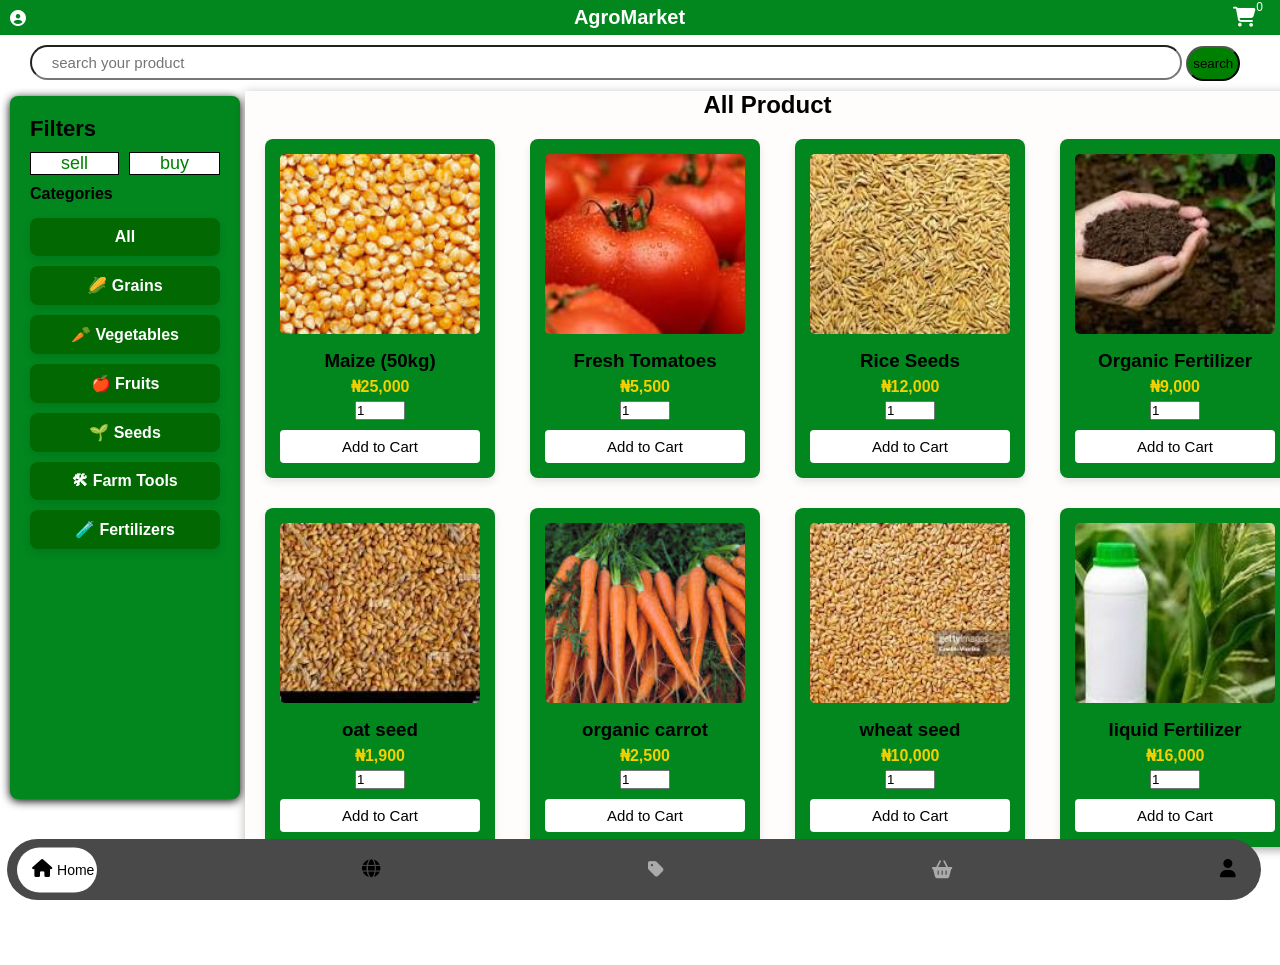
==== product.html @ 2d492e7d "commit7" ====
<!DOCTYPE html>
<html lang="en">
<head>
    <meta charset="UTF-8">
    <meta name="viewport" content="width=device-width, initial-scale=1.0">
    <title>AgroMarket
    </title>
    <link rel="stylesheet" href="style.css">
    <!-- FONT AWESOME FOR ICONS -->
<link rel="stylesheet" href="https://cdnjs.cloudflare.com/ajax/libs/font-awesome/6.5.0/css/all.min.css">
<!-- Icons -->
  <link href="https://cdnjs.cloudflare.com/ajax/libs/font-awesome/6.5.0/css/all.min.css" rel="stylesheet">
</head>
<body class="prod">
    <div class="hhhh">
        <i class="fa fa-user-circle" aria-hidden="true"></i>
    <div class="pro">
        <h4>AgroMarket</h4>
    </div>

    <div class="carts"><a href="javascript:void(0)">
        <i id="Cart" class="fa fa-shopping-cart" aria-hidden="true">
            <span class="cart-count" id="cartCount">0</span>
        </i>
    </a>
    </div>
    </div>
   
    <!-- CART
     <div class="cart" id="cart">
        <h2>your Cart</h2>
        <div class="cartItems"></div>
        <h3>Total: $<span id="total">0</span></h3>
        <button class="checkout-btn" onclick="checkout()">checkout</button>
     </div> -->

     <!-- OVERLAY -->
<div class="cart-overlay" id="cartOverlay"></div>

<!-- RIGHT SIDEBAR CART -->
<div class="cart-sidebar" id="cart">
    <div class="cart-header">
        <h2>Your Cart</h2>
        <i class="fa fa-times close-cart" id="closeCart"></i>
    </div>

    <div class="cartItems"></div>

    <div class="cart-footer">
        <h3>Total: ₦<span id="total">0</span></h3>
        <button class="checkout-btn" onclick="checkout()">Checkout</button>
    </div>
</div>



     <!-- MODAL -->
      <div class="modal" id="modal">
        <div class="modal-content">
            <h2>order successful</h2>
            <p>Thanks you for shopping at Agromarket</p>
            <button onclick="closeModal()">close</button>
        </div>
      </div>
    
    <section class="product" id="product">

        <div class="search">
            <div class="search">
        <input type="text" placeholder="search your product" id="search-butt">
        <button class="but">search</button>
        </div>
    
        </div>
<div class="main">

    <div class="sider">
       
    <h2 class="filter-title">Filters</h2>
        <!-- buy and sell -->
     <div class="sells">
        <div class="sell"><a href="">sell</a></div>
        <div class="sell"><a href="">buy</a></div>
    </div>

    <!-- Categories -->
    <div class="filter-section">
        <h3>Categories</h3>

         <!-- <div class="categories"> 
    </div>  -->
         <label class="checkbox">
            <div class="category">All</div>
        </label>

        <label class="checkbox">
            <div class="category">🌽 Grains</div>
        </label>

        <label class="checkbox">
           <div class="category">🥕 Vegetables</div>
        </label>

        <label class="checkbox">
            <div class="category">🍎 Fruits</div>
        </label>

        <label class="checkbox">
            <div class="category">🌱 Seeds</div>
        </label>

        <label class="checkbox">
            <div class="category">🛠 Farm Tools</div>
        </label>

        <label class="checkbox">
            <div class="category">🧪 Fertilizers</div>
        </label>
    </div>

   

    <!-- Price Range
    <div class="filter-section">
        <h3>Price Range</h3>

        <div class="price-values">
            <span class="price-box">$10</span>
            <span class="price-box">$200</span>
        </div>

        <input type="range" min="10" max="200" value="120" class="range-slider">

        <p class="reset">Reset</p>
    </div>
     -->
</div>

    
    <!-- PRODUCTS -->
    <div class="products">
        <h2>All Product</h2>

        <div class="product-grid">
            <div class="product1">
                <img src="images/maize.jpg">
                <h3>Maize (50kg)</h3>
                <p class="price">₦25,000<p>
                <input type="number" min="1" value="1" id="qty${p.id}">
                <button onclick="addToCart()" class="add">Add to Cart</button>
            </div>

            <div class="product1">
                <img src="images/tomatoes.jpg">
                <h3>Fresh Tomatoes</h3>
                <p class="price">₦5,500</p>
                <input type="number" min="1" value="1" id="qty${p.id}">
                <button onclick="addToCart()" class="add">Add to Cart</button>
            </div>

            <div class="product1">
                <img src="images/rice seed.jpg">
                <h3>Rice Seeds</h3>
                <p class="price">₦12,000</p>
                <input type="number" min="1" value="1" id="qty${p.id}">
                <button onclick="addToCart()" class="add">Add to Cart</button>
            </div>

            <div class="product1" id="extra">
                <img src="images/organic fertilizer.jpg">
                <h3>Organic Fertilizer</h3>
                <p class="price">₦9,000</p>
                <input type="number" min="1" value="1" id="qty${p.id}">
                <button onclick="addToCart()" class="add">Add to Cart</button>
            </div>
        </div>

        <div class="product-grid2">
            <div class="product1">
                <img src="images/oat seed.jpg">
                <h3>oat seed</h3>
                <p class="price">₦1,900</p>
                <input type="number" min="1" value="1" id="qty${p.id}">
                <button onclick="addToCart()" class="add">Add to Cart</button>
            </div>

            <div class="product1">
                <img src="images/organic carrot.jpg">
                <h3>organic carrot</h3>
                <p class="price">₦2,500</p>
                <input type="number" min="1" value="1" id="qty${p.id}">
                <button onclick="addToCart()" class="add">Add to Cart</button>
            </div>

            <div class="product1">
                <img src="images/wheat see.jpg">
                <h3>wheat seed</h3>
                <p class="price">₦10,000</p>
                <input type="number" min="1" value="1" id="qty${p.id}">
                <button onclick="addToCart()" class="add">Add to Cart</button>
            </div>

            <div class="product1" id="extra">
                <img src="images/liquid fertilizer.jpg">
                <h3>liquid Fertilizer</h3>
                <p class="price">₦16,000</p>
                <input type="number" min="1" value="1" id="qty${p.id}">
                <button onclick="addToCart()" class="add">Add to Cart</button>
            </div>
    </div>

</div>

</section>
<!-- <div class="order"><a href="">see more</a></div> -->

<!-- bottom navigation -->
<div class="tabs">
    <ul class="tab1">
        <li class="tab2"><a href=""><</a></li>
        <li class="tab2"><a href="">1</a></li>
        <li class="tab2"><a href="">2</a></li>
        <li class="tab2"><a href="">3</a></li>
        <li class="tab2"><a href="">Next</a></li>
        <li class="tab2"><a href="">></a></li>
    </ul>
</div>
<br>

<!-- bottom navbar -->
 <div class="bottom">

<div class="nav-container">
  <div class="nav222">
    
    <div class="nav-item active"><a href="product.html">
      <i class="fa fa-home"></i>
      <span>Home</span></a>
    </div>

    <div class="nav-item">
        <a href="chat.html">
      <i class="fa fa-globe"></i>
      <span>chat</span></a>
    </div>

    <div class="nav-item">
      <i class="fa fa-tag"></i>
      <span>Offers</span>
    </div>

    <div class="nav-item">
      <i class="fa fa-shopping-basket"></i>
      <span>Cart</span>
    </div>

    <div class="nav-item"><a href="sign.html">
      <i class="fa fa-user"></i>
      <span>Profile</span></a>
    </div>

    <!-- Sliding pill -->
    <div class="indicator"></div>

  </div>
</div>

</div>


<!-- <footer>
    © 2026 AgroMart — Empowering Farmers & Buyers
</footer> -->



<script src="agro.js"></script>
</body>
</html>
---- style.css ----
@import "tailwindcss";

/* ===== RESET ===== */
*{
    margin:0;
    padding:0;
    box-sizing:border-box;
    font-family: Arial, Helvetica, sans-serif;
}

body{
    overflow-x: hidden;
}

/* ===== HERO SECTION ===== */
.hero{
    position:relative;
    height:100vh;
    background:linear-gradient(rgba(0,0,0,0.4), rgba(0,0,0,0.4)),
    url('images/field.jpg') no-repeat center center/cover;
    color:white;
}

/* ===== NAVBAR ===== */
nav{
    position:absolute;
    top:0;
    width:100%;
    display:flex;
    justify-content:space-between;
    align-items:center;
    padding:20px 60px;
    background:rgba(255,255,255,0.2);
    backdrop-filter: blur(6px);
}

.logo{
    font-size:22px;
    font-weight:bold;
    color:#1b5e20;
}

nav ul{
    list-style:none;
    display:flex;
    gap:30px;
}

nav ul li a{
    text-decoration:none;
    color:white;
    display:flex;
    font-weight:600;
    font-size:14px;
    letter-spacing:1px;
}

.nav1:hover{
    color: green;
    font-size: 15px;
}

.nav-right{
    display:flex;
    align-items:center;
    gap:20px;
    font-size:14px;
}

.nav-right i{
    font-size:18px;
    cursor:pointer;
}

.kkk{
    border: 1px solid;
    padding: 5px;
    border-radius: 10px;
    color: white;
    text-decoration: none;
    font-weight: 600;
    font-size: 15px;
    transition:0.2s ease-in;
    background-color: green;
}

.number{
    font-size: 17px;
    color: green;
}

/* .hidden{
    display: grid;
    grid-template-columns: auto auto;
    gap: 35px;
}
.Sign a{
    color: red;
    background-color: green;
    cursor: pointer;
}

.Sign a:hover{
    background-color: white;
    color: green;
} */

/* .kkk:hover{
    color: #02861e;
} */


/* ===== HERO CONTENT ===== */
.hero-content{
    position:absolute;
    top:50%;
    left:50%;
    transform:translate(-50%,-50%);
    text-align:center;
    width:90%;
}

.hero-content .small-title{
    font-size:14px;
    letter-spacing:3px;
    margin-bottom:20px;
    position:relative;
}

.hero-content .small-title:before,
.hero-content .small-title:after{
    content:'';
    width:40px;
    height:2px;
    background:white;
    display:inline-block;
    margin:0 10px;
    vertical-align:middle;
}

.hero-content h1{
    font-size:48px;
    line-height:1.3;
    font-weight:bold;
}

.hero-content button{
    margin-top:25px;
    padding:12px 28px;
    border:none;
    background:#6cae75;
    color:white;
    font-size:16px;
    border-radius:6px;
    cursor:pointer;
}

/* ===== FEATURE BAR ===== */
.features{
    position:absolute;
    bottom:0;
    width:100%;
    background:rgba(0,0,0,0.6);
    display:grid;
    grid-template-columns:repeat(4,1fr);
    color:white;
}

.feature-box{
    display:flex;
    align-items:center;
    gap:15px;
    padding:20px;
    border-right:1px solid rgba(255,255,255,0.2);
}

.feature-box:last-child{
    border:none;
}

.feature-box i{
    font-size:28px;
}

.feature-box h4{
    font-size:14px;
}

.feature-box p{
    font-size:12px;
    opacity:0.8;
}

/*log in page*/
.body1{
    display: flex;
    justify-content: center;
    align-items: center;
    min-height: 100vh;
    background: url(images/food.jpeg) no-repeat;
    background-size: cover;
    background-position: center;
}

.wrapper{
    position: relative;
    width: 500px;
    height: 540px;
    background: hsla(0, 87%, 36%, 0.144);
    border: 2px solid rgba(255, 255, 255, 0.5);
    border-radius: 20px;
    backdrop-filter: blur(20px);
    box-shadow: 0 0 30px rgba(0, 0, 0, .5);
    display: flex;
    justify-content: center;
    align-items: center;
    overflow: hidden;
    /*transform: scale(0);*/
    transition: transform .5s ease,height .2s ease;
}

.prapper{
    position: relative;
    width: 500px;
    height: 540px;
    background: hsla(0, 87%, 36%, 0.144);
    border: 2px solid rgba(255, 255, 255, 0.5);
    border-radius: 20px;
    backdrop-filter: blur(20px);
    box-shadow: 0 0 30px rgba(0, 0, 0, .5);
    display: flex;
    justify-content: center;
    align-items: center;
}

a{
    color: green;
}

a:hover{
    color: white;
}

/*.wrapper.active-popup{
    transform: scale(1);
}*/

.wrapper.active {
    height: 620px;
}

.wrapper .form-box{
    width: 100%;
    padding: 80px;
}


.wrapper.active .form-box.login{
    transition: transform .18s ease;
    transform: translateX(0);
}

.wrapper.active .form-box.login{
    transition: none;
    transform: translateX(-500px);
}

.wrapper.active .form-box.register{
    transition: none;
    transform: translateX(500px);
}

.wrapper.active .form-box.register{
    transition: transform .18s ease;
    transform: translateX(0);
}

.wrapper .form-box.register{
    position: absolute;
    transition: none;
    transform: translateX(500px);
}

.form-box h2 {
    font-size: 3em;
    color: #162938;
    text-align: center;
}

.input-box{
    position: relative;
    width: 100%;
    height: 50px;
    border-bottom: 2px solid #162938;
    margin: 30px 0;
}

.input-box label {
    position: absolute;
    top: 50%;
    left: 5px;
    transform: translateY(-50%);
    font-size: 1em;
    color: #162938;
    font-weight: 500;
    pointer-events: none;
    transition: 0.5s;
}

.input-box input:focus~label,
.input-box input:valid~label{
    top: -10px;
}

.input-box input {
    width: 100%;
    height: 100%;
    background: transparent;
    border: none;
    outline: none;
    font-size: 1em;
    color: #162938;
    font-weight: 600;
    padding: 0 35px 0 5px;
}

.input-box .icon {
    position: absolute;
    right: 8px;
    font-size: 1.2em;
    color: #162938;
    line-height: 57px;
}

.remeber-forget{
    font-size: 0.9em;
    color: #162938;
    font-weight: 500;
    margin: -15px 0 15px;
    display: flex;
    justify-content: space-between;
    font-size: 20px;
}

.remeber-forget label input {
    accent-color: #162938;
    margin-right: 3px;
}

.remeber-forget a{
    color: #e4e6e7;
    font-size: 20px;
}

.remeber-forget a:hover{
    text-decoration: underline;
    color: green;
}

.btnn{
    width: 100%;
    height: 45px;
    background: rgb(46, 153, 46);
    border: none;
    outline: none;
    border-radius: 6px;
    cursor: pointer;
    font-size: 1em;
    color: rgb(224, 235, 226);
    font-weight: 500;
}

.login-register{
    font-size: .9em;
    color: #162938;
    text-align: center;
    font-weight: 500;
    font-size: 20px;
    margin: 25px 0 10px;
}

.login-register p a{
    color: #ffffff;
    font-weight: 500;
}

.login-register p a:hover{
    text-decoration: underline;
    color: green;
}


/* shop button */

.shop-btn{
    padding:14px 35px;
    border:none;
    border-radius:30px;
    background:#43a047;
    color:white;
    font-size:16px;
    cursor:pointer;

    animation: pulse 2s infinite;
    transition:0.3s ease;
}
.shop-btn .shop{
    text-decoration: none;
    color: black;
    font-size: 17px;
}

.shop-btn:hover{
    transform:scale(1.1);
    background:#66bb6a;
}

/* ================= ANIMATIONS ================= */

@keyframes slideDown{
    from{
        transform:translateY(-100%);
        opacity:0;
    }
    to{
        transform:translateY(0);
        opacity:1;
    }
}

@keyframes fadeUp{
    from{
        opacity:0;
        transform:translateY(50px);
    }
    to{
        opacity:1;
        transform:translateY(0);
    }
}

@keyframes pulse{
    0%{
        box-shadow:0 0 0 0 rgba(76,175,80,0.7);
    }
    70%{
        box-shadow:0 0 0 25px rgba(76,175,80,0);
    }
    100%{
        box-shadow:0 0 0 0 rgba(76,175,80,0);
    }
}

/* ===== MAIN ===== */
.main{
    padding:10px;
    display: grid;
    grid-template-columns: auto auto;
}

/* ===== CATEGORIES ===== */
/* .categories{
    display: flex;
    grid-template-columns:repeat(auto-fit, minmax(180px,1fr));
    gap:20px;
    margin-bottom:40px;
   
} */



.category{
    background:rgb(2, 105, 2);
    padding:10px;
    text-align:center;
    border-radius:8px;
    box-shadow:0 4px 8px rgba(0,0,0,0.1);
    font-weight:bold;
    color: white;
    transition:0.2s ease-in;
    transition: 0.3s ease-out;
    cursor: pointer;
    margin-bottom: 10px;
}

.category:hover{
    background:#e8f5e9;
    color: green;
}


/* ===== FOOTER ===== */
footer{
    background-color: #02861e;
    /* background-image: url(field2.jpg);
    background-position: center;
    background-size: cover;
    background-repeat: no-repeat; */
    color:#fff;
    text-align:center;
    padding:20px;
    margin-top:00px;
}

/* search bar */
.search{
    align-items: center;
    text-align: center;
    margin-top: 10px;
}

#search-butt{
    height: 35px;
    width: 90%;
    padding-left: 20px;
    font-size: 15px;
    border-radius: 20px;
}

.but{
    height: 35px;
    margin-right: 10px;
    padding: 5px;
    background-color: green;
    border-radius: 20px;

}


/* sidebar dipslay  */
.sidebar{
    position: fixed;
    top: 0;
    right: 0;
    height: 100vh;
    width: 250px;
    z-index: 999;
    background-color: rgb(247, 250, 246);
    box-shadow: -10px 0 10px rgba(0, 0, 0, 0.13);
    backdrop-filter: blur(10px);
    flex-direction: column;
    align-items: flex-start;
    justify-content: flex-start;
    display: none;
}

.side{
    list-style: none;
}

#icon{
    height: auto;
    font-size: 25px;
    color: black;
}

.sidebar li{
    width: 100%;
    height: 10px;
}

.sidebar a{
    font-size: 15px;
    width: 100%;
    height: 16px;
    color: white;
    background-color: green;
    padding-left: 10px;
}

.cancel{
    font-size: 25px;
    margin-top: 10px;
}

.sss{
    padding-left: 20px;
    display: grid;
    grid-template-columns: auto auto;
    gap: 29px;
    width: 100%;
    margin-bottom: 10px;
    margin-top: 10px;
}

.sig a{
    text-decoration: none;
    color: white;
    text-align: center;
    padding: 10px;
    border: 2px solid white;
    background-color: green;
    border-radius: 20px;
    cursor: pointer;
}

/* =======product page section====== */ 
.prod{
    padding: none;
    margin: none;
}

.hhhh{
     display: flex;
    justify-content: space-between;
    background-color: #02861e;
     color: white;
     align-items: center;
     text-align: center;
     height: 35px;    
}

.hhhh i{
    padding-left: 10px;
}

.pro{
    background-color: #02861e;
    color: white;
    display: grid;
    grid-template-columns: auto auto;
    text-align: center;
}

.pro h4{
    padding-top: 0px;
    text-align: center;
    font-size: 20px;
    margin-left: 10px;

}


.carts{
    margin-right: 10px;
    font-size: 20px;
    cursor: pointer;
    margin-right: 24px;
}

.carts a{
    color: white;
}

.cart-count{
    position: absolute;
    top: -2px;
    right: -10px;
    margin-right: 20px;
    padding: 3px 7px;
    border-radius: 50%;
    font-size: 12px;
    font-weight: 100;
}

.sider {
    margin-top: 5px;
    width: 230px;
    background: #02861e;
    padding: 20px;
    border-radius: 8px;
    box-shadow: 0 2px 10px rgb(0, 0, 0);
    max-height: 93%;
}


/* cart2 */
/* .cart{
    position: fixed;
    top: 0;
    left: 0;
    right:-400px;
    width: 350px;
    height: 100%;
    background: white;
    padding: 20px;
    box-shadow: -5px 0 20px rgba(0,0,0,0.2);
    transition: 0.4s;
    overflow-y: auto;
}

.cart.active{
    right: 0;
}

.cartItems{
    display: flex;
    justify-content: space-between;
    margin-bottom: 10px;
}

.checkout-btn{
    background: #2e7d32;
    color: white;
    padding: 10px;
    width: 100%;
    border: none;
    margin-top: 15px;
} */

/* OVERLAY */
.cart-overlay {
    position: fixed;
    top: 0;
    left: 0;
    width: 100%;
    height: 100%;
    background: rgba(0,0,0,0.5);
    opacity: 0;
    visibility: hidden;
    transition: 0.3s;
    z-index: 999;
}

/* SIDEBAR */
.cart-sidebar {
    position: fixed;
    top: 0;
    right: -400px;
    width: 350px;
    height: 100%;
    background: #fff;
    box-shadow: -5px 0 15px rgba(0,0,0,0.3);
    transition: right 0.4s ease;
    z-index: 1000;
    /* display: flex;
    flex-direction: column; */
}


/* ACTIVE STATE */
.cart-sidebar.active {
    right: 0;
}

.cart-overlay.active {
    opacity: 1;
    visibility: visible;
}

/* HEADER */
.cart-header {
    display: flex;
    justify-content: space-between;
    align-items: center;
    padding: 15px;
    background: #2e7d32;
    color: white;
}

.close-cart {
    cursor: pointer;
    font-size: 20px;
}

/* CART ITEMS */
.cartItems {
    flex: 1;
    padding: 15px;
    overflow-y: auto;
}

.cart-item {
    display: flex;
    justify-content: space-between;
    margin-bottom: 10px;
    border-bottom: 1px solid #ddd;
    padding-bottom: 8px;
}

.cart-footer {
    padding: 15px;
    border-top: 1px solid #ddd;
}

.checkout-btn {
    width: 100%;
    padding: 10px;
    background: #2e7d32;
    color: white;
    border: none;
    cursor: pointer;
}


/* Modal */
.modal{
    position: fixed;
    top: 0;
    left: 0;
    width: 100%;
    height: 100%;
    background: rgba(0,0,0,0.6);
    display: none;
    justify-content: center;
    align-items: center;
}

.modal-content{
    background: white;
    padding: 30px;
    border-radius: 10px;
    width: 300px;
    text-align: center;
}

.modal-content button{
    margin-top: 15px;
    padding: 8px 15px;
    background: #1b5e20;
    color: white;
    border: none;
}


/* sells and buy button */
.sells{
    display: grid;
    grid-template-columns: auto auto;
    gap: 10px;
    margin-bottom: 10px;
}

.sell{
    border: 1px solid;
    text-align: center;
    background-color: white;
}

.sell:hover{
    color: white;
    background-color: green;
    transition:0.2s ease-in;
    transition: 0.3s ease-out;
}

.sell a{
    text-decoration: none;
    color: green;
    font-size: 18px;
}

.sell a:hover{
    color: white;
}
/* ends */

.filter-title {
    font-size: 22px;
    margin-bottom: 10px;
    font-weight: 600;
}

.filter-section {
    margin-bottom: 25px;

}

.filter-section h3 {
    font-size: 16px;
    margin-bottom: 15px;
    font-weight: 600;
}

.sale{
    color: white;
}



.price-values {
    display: flex;
    justify-content: space-between;
    margin-bottom: 12px;
}

.price-box {
    background: #f1f1f1;
    padding: 6px 10px;
    border-radius: 5px;
    font-size: 14px;
}

.range-slider {
    width: 100%;
    appearance: none;
    height: 4px;
    background: #e0e0e0;
    border-radius: 4px;
    outline: none;
    margin-bottom: 10px;
}

.range-slider::-webkit-slider-thumb {
    appearance: none;
    width: 16px;
    height: 16px;
    background: #34f00e;
    border-radius: 50%;
    cursor: pointer;
}

.reset {
    text-align: right;
    color: #ffffff;
    font-size: 13px;
    cursor: pointer;
}


.reset:hover {
    text-decoration: underline;
}

/* ===== PRODUCTS ===== */
.products{
    box-shadow: 0 2px 10px rgba(0, 0, 0, 0.288);
    margin-left: 5px;
    background-color: rgb(255, 252, 252);
}

.products h2{
    margin-bottom:20px;
    text-align:center;
}

.product-grid{
    display:grid;
    grid-template-columns: auto auto auto auto;
    margin-left: 10px;
    gap:25px;
}

.product1{
    margin-left: 10px;
    background:#02861e;
    padding:15px;
    border-radius:8px;
    box-shadow:0 4px 8px rgba(0,0,0,0.1);
    text-align:center;
}

.product1 input{
    width: 50px;
}

.product1 img{
    width:100%;
    height:180px;
    object-fit:cover;
    border-radius:5px;
}

.product1 h3{
    margin:12px 0 5px;
}

.price{
    color:#f5d000;
    font-weight:bold;
    margin:5px 0;
}

.product1 button{
    margin-top:10px;
    background:#2e7d32;
    border:none;
    padding:8px 18px;
    cursor:pointer;
    border-radius:4px;
    background-color: white;
    width: 200px;
    color: black;
    font-size: 15px
}



.product1 button:hover{
    background:#1b5e20;
}

/* productgrid2 */
.product-grid2{
    margin-left: 10px;
    display:grid;
    grid-template-columns:auto auto auto auto;
    gap:25px;
    margin-top: 30px;
}

/* tabs */
.tabs{
    text-align: center;
    justify-content: center;
}

.tab1{
    display: flex;
    align-items: center;
    list-style: none;
    justify-content: center;
}

.tab2{
    padding: 5px;
    border: 1px solid;
    font-weight: 700;
    text-align: center;
    margin: 5px;
}

.tab2 a{
    text-decoration: none;
    color: black;
}

.tab2 a:active{
    color: green;
    background-color: black;
}

/* bottombar like app */
.bottom{
  background: none;
  margin-bottom: 10px;
  display: flex;
  justify-content: center;
  align-items: center;
  font-family: sans-serif;
}

/* Container */
.nav-container {
  background: none;
  padding: 20px;
  border-radius: 20px;
}

/* Navbar */
.nav222 {
  position: fixed;
  background: #484948;
  padding: 10px;
  margin-left: 7px;
  border-radius: 50px;
  display: flex;
  justify-content: space-between;
  width: 98%;


  bottom: 0;
  margin-bottom: 0px;
  left: 0;
  display: flex;
}

.nav222 a{
    text-decoration: none;
    color: black;
}
 
.nav222 i.active {
    color: black;
}

/* Items */
.nav-item {
  position: relative;
  z-index: 2;
  color: #aaa;
  font-size: 18px;
  cursor: pointer;
  display: flex;
  align-items: center;
  gap: 8px;
  padding: 10px 15px;
  border-radius: 30px;
  transition: 0.3s;
}

.nav-item span {
  display: none;
  font-size: 14px;
}

/* Active item */
.nav-item.active {
  color: #000;
}

.nav-item.active span {
  display: inline;
}

/* Indicator (pill) */
.indicator {
  position: absolute;
  height: 45px;
  width: 80px;
  background: white;
  border-radius: 30px;
  top: 50%;
  transform: translateY(-50%);
  left: 10px;
  transition: 0.3s ease;
  z-index: 1;
}


/* signup page 2222 */

.sign{
  margin: 0;
  font-family: Arial, sans-serif;
  background: #0f172a;
  color: #fff;
}

.auth-container {
  display: flex;
  height: 100vh;
}

/* LEFT SIDE */
.auth-left {
  flex: 1;
  background: linear-gradient(135deg, #065f46, #16a34a);
  display: flex;
  flex-direction: column;
  justify-content: center;
  align-items: center;
}

.auth-left h1 {
  font-size: 40px;
}

.auth-left p {
  color: #d1fae5;
}

/* RIGHT SIDE */
.auth-right {
  flex: 1;
  padding: 40px;
  background: #111827;
  display: flex;
  flex-direction: column;
  justify-content: center;
}

/* TOGGLE */
.toggle {
  display: flex;
  margin-bottom: 20px;
}

.toggle button {
  flex: 1;
  padding: 10px;
  border: none;
  background: #1f2937;
  color: #aaa;
  cursor: pointer;
}

.toggle .active {
  background: #16a34a;
  color: white;
}

/* FORM */
.form {
  display: none;
}

.form.active {
  display: block;
}

.input-box {
  display: flex;
  align-items: center;
  background: #1f2937;
  padding: 12px;
  border-radius: 10px;
  margin-bottom: 15px;
}

.input-box i {
  margin-right: 10px;
}

.input-box input {
  border: none;
  outline: none;
  background: none;
  color: white;
  width: 100%;
}

/* BUTTON */
.btn {
  width: 100%;
  padding: 12px;
  background: #16a34a;
  border: none;
  border-radius: 10px;
  color: white;
  cursor: pointer;
  margin-top: 10px;
}

/* SOCIAL */
.social {
  text-align: center;
  margin-top: 15px;
}

.social-icons i {
  margin: 10px;
  cursor: pointer;
  font-size: 18px;
}

/* MOBILE */
@media(max-width: 768px) {
  .auth-container {
    flex-direction: column;
  }

  .auth-left {
    height: 200px;
  }
}

/* see more order */

/* .order{
    text-align: center;
    margin-top: 19px;
    align-items: center;
    margin-bottom: 20px;
    border-radius:30px;
    background: green;
    color:white;
    font-size:16px;
    cursor:pointer;
    width: 90%;
    padding: 10px;
    animation: pulse 2s infinite;
    transition:0.3s ease;
    align-items: center;
}

.order a{
    text-decoration: none;
    color: white;
    font-size: 20px;
}

.order:hover{
    background-color: rgb(3, 48, 3);
} */

/* ================= RESPONSIVE ================= */

/* TABLET */
    @media(max-width:992px){

    nav{
        padding:20px 30px;
    }

    .hero-content h1{
        font-size:36px;
    }

    .features{
        grid-template-columns:repeat(2,1fr);
    }


    .sider {
    display: grid;
    margin-top: 5px;
    width: 280px;
    box-shadow: 0 2px 10px rgb(0, 0, 0);
    max-height: 53%;
    margin-bottom: 20px;
}

.main{
    padding:10px;
    display: grid;
}

#search-butt{
    width: 80%;
}
    
.product-grid{
    display: grid;
    grid-template-columns: auto auto auto ;
    margin-left: 10px;
    margin-right: 1px;
}

.products{
    margin-left: 0px;
}

.product1{
    margin-left: 2px;
    width: 150px;
    margin-bottom: 10px;
}

.product1 img{
    width:100%;
    height:100px;
    object-fit:cover;
    border-radius:5px;
}

.product1 h3{
    margin:12px 0 5px;
}

.price{
    color:#f5d000;
    font-weight:bold;
    margin:5px 0;
}

.product1 button{  
    width: 120px;
}

.product-grid2{
    margin-left: 10px;
    margin-right: 1px;
    display: grid;
    grid-template-columns: auto auto auto;
}

.product{
    align-items: center;
}

#extra{
    display: ;
}
}

/* sidebar display */
@media(max-width: 800px){
    .hideOnMobile{
        display: none;
    }        

    #hideOnMobile{
        display: none;
    }

    .hidden{
    display: grid;
    grid-template-columns: auto auto;
    gap: 35px;
}
.hidden a{
    color: white;
    background-color: green;
    cursor: pointer;
}

.hidden a:hover{
    background-color: white;
    color: green;
}

    .kkk {
    border: 1px solid;
    padding: 5px;
    border-radius: 10px;
    text-decoration: none;
    font-weight: 600;
    font-size: 17px;
    transition:0.1s ease-in;
}

.main{
    display: grid;
    grid-template-columns: auto auto;
}
    }


/* MOBILE */
@media(max-width:600px){

    nav{
        flex-direction:column;
        display: grid;
        grid-template-columns: auto auto auto;
        padding:15px;
    }

    #icon{
        display: ;
    }

    nav ul{
        flex-direction:column;
        align-items:;
        gap:10px;
    }

    .nav-right{
        flex-direction:column;
        gap:10px;
    }

    .hero-content h1{
        font-size:26px;
    }

    .products{
        padding: 10px;
    }

    .product-grid2{
        display: grid;
    }

    .sider {
    display: inline-block;
    margin-top: 5px;
    width: 340px;
    box-shadow: 0 2px 10px rgb(0, 0, 0);
    max-height: 90%;
    margin-bottom: 20px;
    margin-left: 1px;
}

.main{
    padding:10px;
    display: inline-block;
}

#search-butt{
    width: 75%;
}
    
.product-grid{
    display: grid;
    grid-template-columns: auto auto;
    gap: 10px;
    margin-left: 13px;
}

.product1{
    margin-left: 2px;
    width: 150px;
    margin-bottom: 10px;
}

.product1 img{
    width:100%;
    height:100px;
    object-fit:cover;
    border-radius:5px;
}

.product1 h3{
    margin:12px 0 5px;
}

.price{
    color:#f5d000;
    font-weight:bold;
    margin:5px 0;
}

.product1 button{  
    width: 120px;
}

.product-grid2{
    margin-left: 10px;
    display: grid;
    grid-template-columns: auto auto;
}

.product{
    align-items: center;
    margin-left: 13px;
}
    /* nav{
    position:absolute;
    justify-content:space-between;
    align-items:center;
    padding:20px 60px;
    background:rgba(255,255,255,0.2);
    backdrop-filter: blur(6px);
}

.logo{
    font-size:22px;
    font-weight:bold;
    color:#1b5e20;
}

nav ul{
    list-style:none;
    display:flex;
    gap:30px;
}

nav ul li a{
    text-decoration:none;
    color:white;
    display:flex;
    font-weight:600;
    font-size:14px;
    letter-spacing:1px;
}

.nav1:hover{
    color: green;
    font-size: 15px;
}

.nav-right{
    display:flex;
    align-items:center;
    gap:20px;
    font-size:14px;
}

.nav-right i{
    font-size:18px;
    cursor:pointer;
}
*/

/* login and signup page */
.wrapper{
    width: 370px;
    height: 540px;
}

.prapper{
    position: relative;
    width: 340px;
    height: 540px;
}

    /* features */
.features{
    position:absolute;
    bottom:0;
    width:100%;
    background:rgba(0,0,0,0.6);
    display:grid;
    grid-template-columns: auto auto auto auto;
    color:white;
}

.feature-box{
    display:grid;
    align-items:center;
    gap:15px;
    padding:20px;
    border-right:1px solid rgba(255,255,255,0.2);
    height: 155px;
}

.sidebar li{
    width: 100%;
    height: 20px;
}

.sidebar a{
    font-size: 15px;
    width: 100%;
    height: 16px;
    color: white;
    background-color: green;
    padding-left: 10px;
}


.sss{
    padding-left: 20px;
    display: grid;
    grid-template-columns: auto auto;
    gap: 29px;
    width: 100%;
    margin-bottom: 10px;
    margin-top: 25px;
}

}


@media(max-width:393px){
     .sider {
    display: inline-block;
    margin-top: 5px;
    width: 340px;
    box-shadow: 0 2px 10px rgb(0, 0, 0);
    max-height: 90%;
    margin-bottom: 20px;
    margin-left: 1px;
}

.products{
    padding-left: 2px;
    padding-right: 2px;
    align-items: center;
    max-width: 100%;
}

.product-grid{
    gap: 10px;
}

.product1{
    margin-left: 2px;
    width: 90%;
    margin-bottom: 10px;
    margin-right: -20px;
}

.product{
    margin-left: 7px;
}

.product-grid2{
    margin-right: 10px;
}

.product1 img{
    width:100%;
    height:100px;
    object-fit:cover;
    border-radius:5px;
}

.product1 button{  
    width: 90px;
}
}

@media(max-width:360px){
     .sider {
    display: inline-block;
    margin-top: 5px;
    width: 310px;
    box-shadow: 0 2px 10px rgb(0, 0, 0);
    max-height: 90%;
    margin-bottom: 20px;
    margin-left: 1px;
}

.products{
    padding-left: 2px;
    padding-right: 2px;
    align-items: center;
    max-width: 100%;
}

.product-grid{
    gap: 10px;
}

.product1{
    margin-left: 2px;
    width: 90%;
    margin-bottom: 10px;
    margin-right: -20px;
}

.product{
    margin-left: 7px;
}

.product-grid2{
    margin-right: 10px;
}

.product1 img{
    width:100%;
    height:100px;
    object-fit:cover;
    border-radius:5px;
}

.product1 button{  
    width: 90px;
}
}

@media(max-width:375px){
     .sider {
    display: inline-block;
    margin-top: 5px;
    width: 330px;
    box-shadow: 0 2px 10px rgb(0, 0, 0);
    max-height: 90%;
    margin-bottom: 20px;
    margin-left: 1px;
}

.products{
    padding-left: 2px;
    padding-right: 2px;
    align-items: center;
    max-width: 100%;
}

.product-grid{
    gap: 10px;
}

.product1{
    margin-left: 2px;
    width: 90%;
    margin-bottom: 10px;
    margin-right: -20px;
}

.product{
    margin-left: 7px;
}

.product-grid2{
    margin-right: 10px;
}

.product1 img{
    width:100%;
    height:100px;
    object-fit:cover;
    border-radius:5px;
}

.product1 button{  
    width: 90px;
}
}

@media(max-width:428px){
     .sider {
    display: inline-block;
    margin-top: 5px;
    width: 380px;
    box-shadow: 0 2px 10px rgb(0, 0, 0);
    max-height: 90%;
    margin-bottom: 20px;
    margin-left: 1px;
}

.products{
    padding-left: 2px;
    padding-right: 2px;
    align-items: center;
    max-width: 100%;
}

.product-grid{
    gap: 10px;
}

.product1{
    margin-left: 2px;
    width: 90%;
    margin-bottom: 10px;
    margin-right: -20px;
}

.product{
    margin-left: 7px;
}

.product-grid2{
    margin-right: 10px;
}

.product1 img{
    width:100%;
    height:100px;
    object-fit:cover;
    border-radius:5px;
}

.product1 button{  
    width: 90px;
}
}

@media(max-width:414px){
 .sider {
    display: inline-block;
    margin-top: 5px;
    width: 360px;
    box-shadow: 0 2px 10px rgb(0, 0, 0);
    max-height: 90%;
    margin-bottom: 20px;
    margin-left: 1px;
}

.products{
    padding-left: 2px;
    padding-right: 2px;
    align-items: center;
    max-width: 100%;
}

.product-grid{
    gap: 10px;
}

.product1{
    margin-left: 2px;
    width: 90%;
    margin-bottom: 10px;
    margin-right: -20px;
}

.product{
    margin-left: 7px;
}

.product-grid2{
    margin-right: 10px;
}

.product1 img{
    width:100%;
    height:100px;
    object-fit:cover;
    border-radius:5px;
}

.product1 button{  
    width: 90px;
}
}

@media(max-width:395px){
 .sider {
    display: inline-block;
    margin-top: 5px;
    width: 315px;
    box-shadow: 0 2px 10px rgb(0, 0, 0);
    max-height: 90%;
    margin-bottom: 20px;
    margin-left: 1px;
}

.products{
    padding-left: 2px;
    padding-right: 2px;
    align-items: center;
    max-width: 100%;
}

.product-grid{
    gap: 10px;
}

.product1{
    margin-left: 2px;
    width: 90%;
    margin-bottom: 10px;
    margin-right: -20px;
}

.product{
    margin-left: 7px;
}

.product-grid2{
    margin-right: 10px;
}

.product1 img{
    width:100%;
    height:100px;
    object-fit:cover;
    border-radius:5px;
}

.product1 button{  
    width: 90px;
}
}

@media(max-width:992px){
    
}
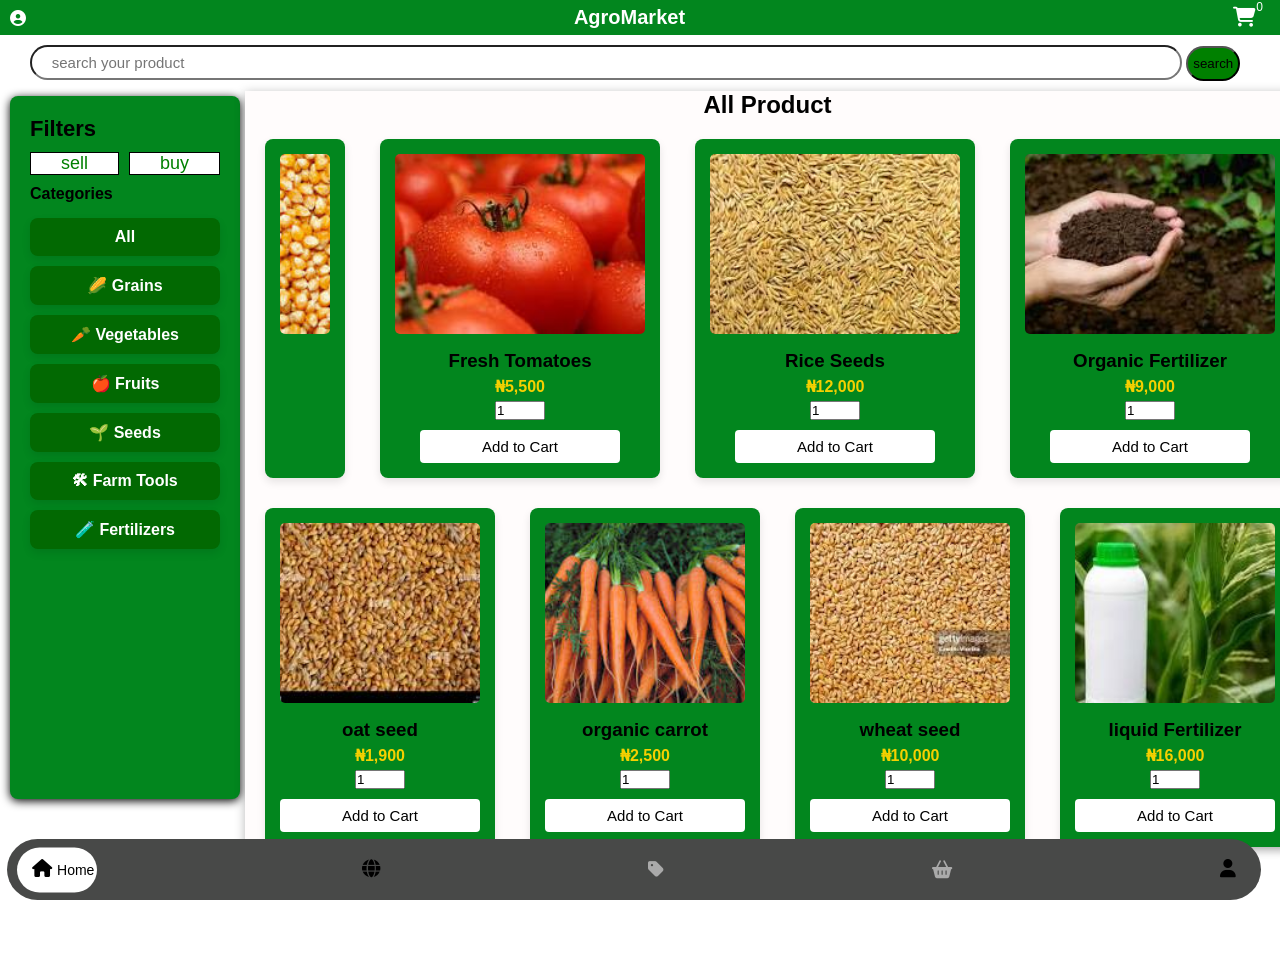
==== commit bb40d3fc: "commit9" ====
--- a/product.html
+++ b/product.html
@@ -144,10 +144,10 @@
         <div class="product-grid">
             <div class="product1">
                 <img src="images/maize.jpg">
-                <h3>Maize (50kg)</h3>
+                <!-- <h3>Maize (50kg)</h3>
                 <p class="price">₦25,000<p>
                 <input type="number" min="1" value="1" id="qty${p.id}">
-                <button onclick="addToCart()" class="add">Add to Cart</button>
+                <button onclick="addToCart()" class="add">Add to Cart</button> -->
             </div>
 
             <div class="product1">
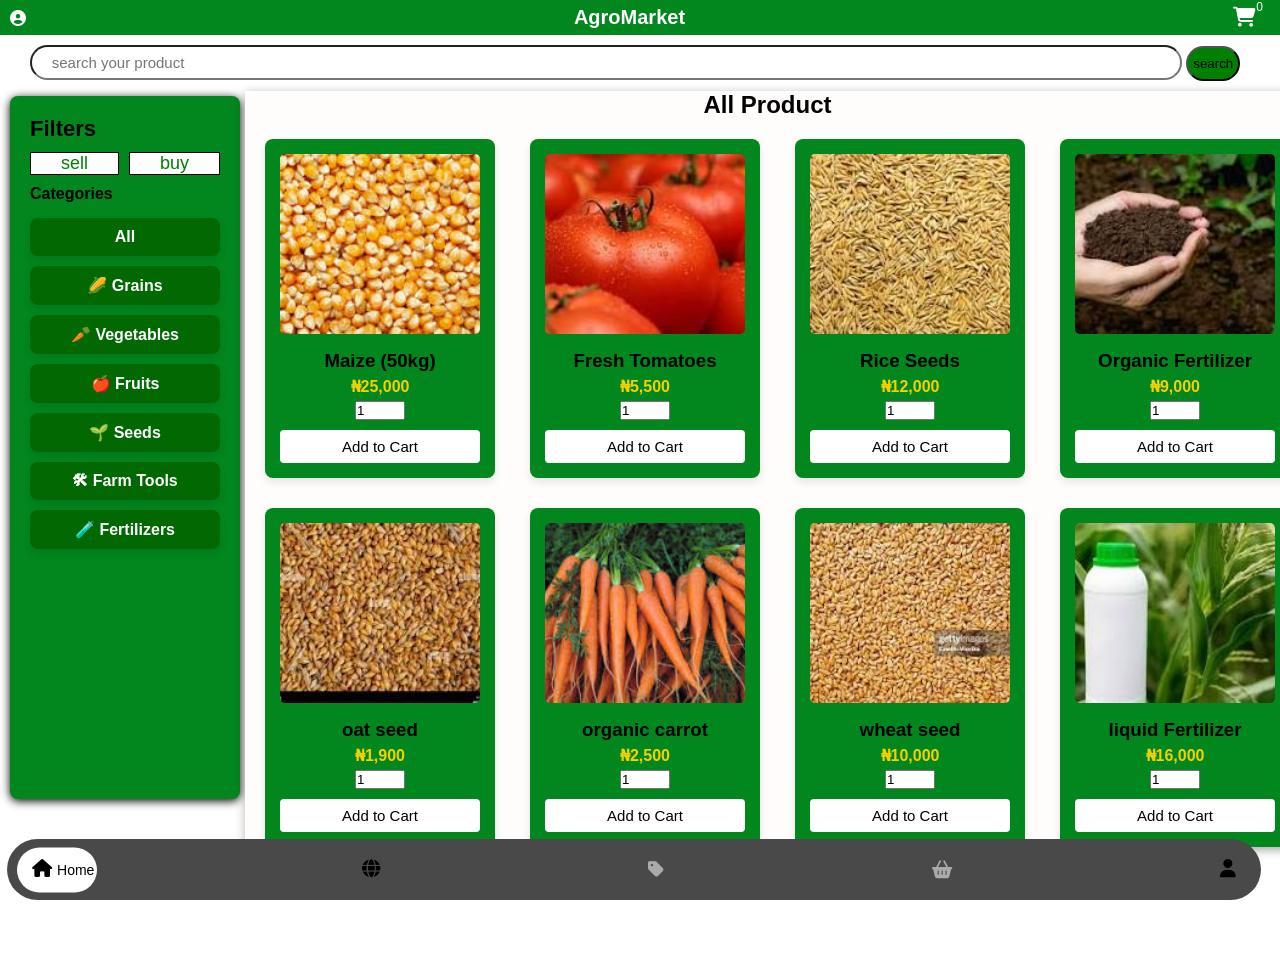
==== commit b7e04ef9: "commit10" ====
--- a/product.html
+++ b/product.html
@@ -144,10 +144,10 @@
         <div class="product-grid">
             <div class="product1">
                 <img src="images/maize.jpg">
-                <!-- <h3>Maize (50kg)</h3>
+                <h3>Maize (50kg)</h3>
                 <p class="price">₦25,000<p>
                 <input type="number" min="1" value="1" id="qty${p.id}">
-                <button onclick="addToCart()" class="add">Add to Cart</button> -->
+                <button onclick="addToCart()" class="add">Add to Cart</button>
             </div>
 
             <div class="product1">
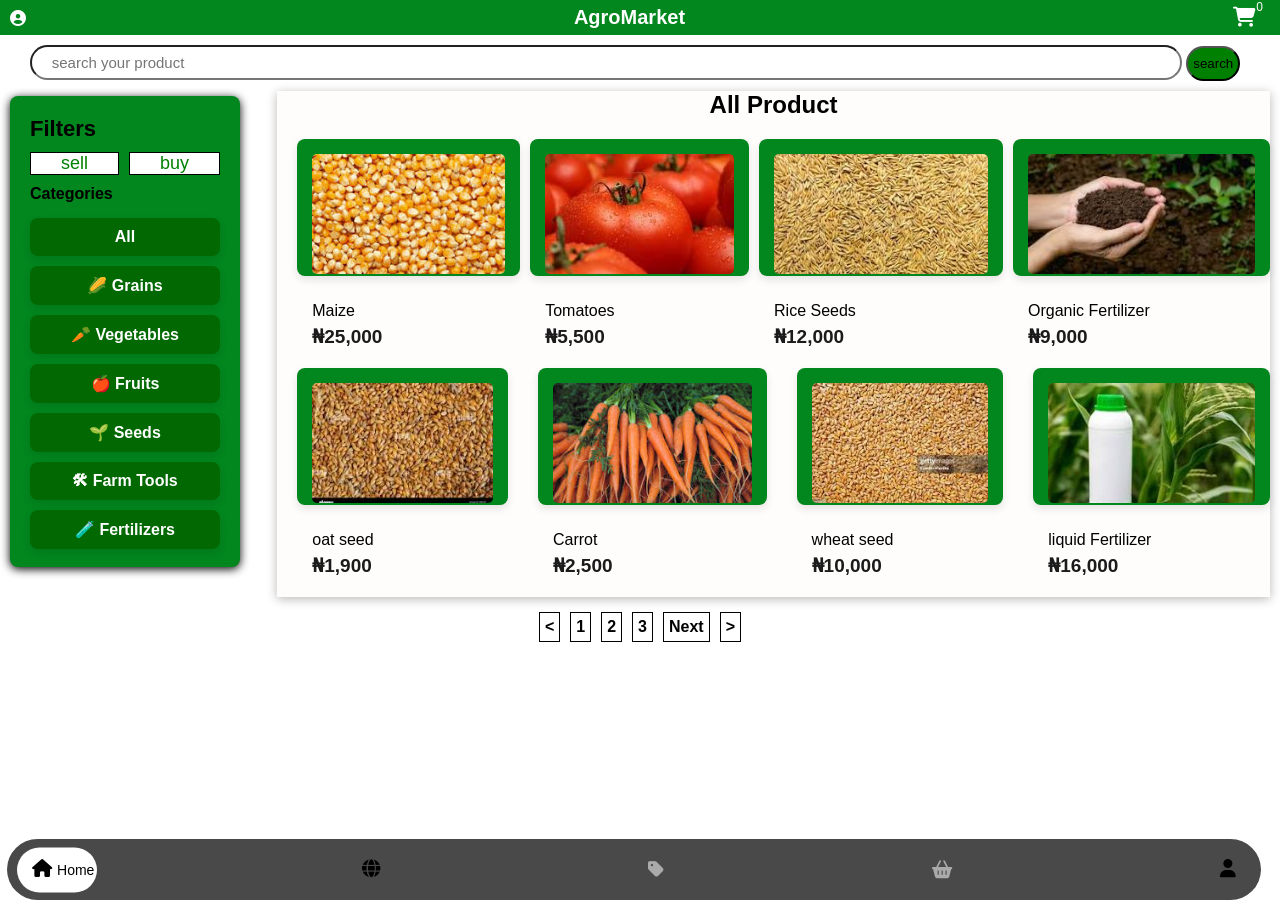
==== commit d27c11c0: "commit10" ====
--- a/product.html
+++ b/product.html
@@ -144,34 +144,34 @@
         <div class="product-grid">
             <div class="product1">
                 <img src="images/maize.jpg">
-                <h3>Maize (50kg)</h3>
+                <h3>Maize</h3>
                 <p class="price">₦25,000<p>
-                <input type="number" min="1" value="1" id="qty${p.id}">
-                <button onclick="addToCart()" class="add">Add to Cart</button>
+                <!-- <input type="number" min="1" value="1" id="qty${p.id}">
+                <button onclick="addToCart()" class="add">Add to Cart</button> -->
             </div>
 
             <div class="product1">
                 <img src="images/tomatoes.jpg">
-                <h3>Fresh Tomatoes</h3>
-                <p class="price">₦5,500</p>
-                <input type="number" min="1" value="1" id="qty${p.id}">
-                <button onclick="addToCart()" class="add">Add to Cart</button>
+                <h3>Tomatoes</h3>
+              <p class="price">₦5,500</p>
+                <!-- <input type="number" min="1" value="1" id="qty${p.id}">
+                <button onclick="addToCart()" class="add">Add to Cart</button> -->
             </div>
 
             <div class="product1">
                 <img src="images/rice seed.jpg">
                 <h3>Rice Seeds</h3>
                 <p class="price">₦12,000</p>
-                <input type="number" min="1" value="1" id="qty${p.id}">
-                <button onclick="addToCart()" class="add">Add to Cart</button>
+                <!-- <input type="number" min="1" value="1" id="qty${p.id}">
+                <button onclick="addToCart()" class="add">Add to Cart</button> -->
             </div>
 
             <div class="product1" id="extra">
                 <img src="images/organic fertilizer.jpg">
                 <h3>Organic Fertilizer</h3>
                 <p class="price">₦9,000</p>
-                <input type="number" min="1" value="1" id="qty${p.id}">
-                <button onclick="addToCart()" class="add">Add to Cart</button>
+                <!-- <input type="number" min="1" value="1" id="qty${p.id}">
+                <button onclick="addToCart()" class="add">Add to Cart</button> -->
             </div>
         </div>
 
@@ -180,32 +180,32 @@
                 <img src="images/oat seed.jpg">
                 <h3>oat seed</h3>
                 <p class="price">₦1,900</p>
-                <input type="number" min="1" value="1" id="qty${p.id}">
-                <button onclick="addToCart()" class="add">Add to Cart</button>
+                <!-- <input type="number" min="1" value="1" id="qty${p.id}">
+                <button onclick="addToCart()" class="add">Add to Cart</button> -->
             </div>
 
             <div class="product1">
                 <img src="images/organic carrot.jpg">
-                <h3>organic carrot</h3>
+                <h3>Carrot</h3>
                 <p class="price">₦2,500</p>
-                <input type="number" min="1" value="1" id="qty${p.id}">
-                <button onclick="addToCart()" class="add">Add to Cart</button>
+                <!-- <input type="number" min="1" value="1" id="qty${p.id}">
+                <button onclick="addToCart()" class="add">Add to Cart</button> -->
             </div>
 
             <div class="product1">
                 <img src="images/wheat see.jpg">
                 <h3>wheat seed</h3>
                 <p class="price">₦10,000</p>
-                <input type="number" min="1" value="1" id="qty${p.id}">
-                <button onclick="addToCart()" class="add">Add to Cart</button>
+                <!-- <input type="number" min="1" value="1" id="qty${p.id}">
+                <button onclick="addToCart()" class="add">Add to Cart</button> -->
             </div>
 
             <div class="product1" id="extra">
                 <img src="images/liquid fertilizer.jpg">
                 <h3>liquid Fertilizer</h3>
                 <p class="price">₦16,000</p>
-                <input type="number" min="1" value="1" id="qty${p.id}">
-                <button onclick="addToCart()" class="add">Add to Cart</button>
+                <!-- <input type="number" min="1" value="1" id="qty${p.id}">
+                <button onclick="addToCart()" class="add">Add to Cart</button> -->
             </div>
     </div>
 
--- a/style.css
+++ b/style.css
@@ -928,7 +928,7 @@
     display:grid;
     grid-template-columns: auto auto auto auto;
     margin-left: 10px;
-    gap:25px;
+    /* gap:25px; */
 }
 
 .product1{
@@ -937,7 +937,9 @@
     padding:15px;
     border-radius:8px;
     box-shadow:0 4px 8px rgba(0,0,0,0.1);
-    text-align:center;
+    text-align:flex-start;
+    overflow-y: none;
+    height: 60%;
 }
 
 .product1 input{
@@ -946,19 +948,23 @@
 
 .product1 img{
     width:100%;
-    height:180px;
+    height:120px;
     object-fit:cover;
     border-radius:5px;
 }
 
 .product1 h3{
+    padding-top: 12px;
     margin:12px 0 5px;
+    font-weight: 200;
+    font-size: 16px;
 }
 
 .price{
-    color:#f5d000;
-    font-weight:bold;
+    color:#030303e7;
+    font-weight: 600;
     margin:5px 0;
+    font-size: 19px;
 }
 
 .product1 button{
@@ -985,8 +991,8 @@
     margin-left: 10px;
     display:grid;
     grid-template-columns:auto auto auto auto;
-    gap:25px;
-    margin-top: 30px;
+    gap:20px;
+    /* margin-top: 30px; */
 }
 
 /* tabs */
@@ -1329,7 +1335,6 @@
 }
 
 .price{
-    color:#f5d000;
     font-weight:bold;
     margin:5px 0;
 }
@@ -1456,7 +1461,7 @@
 .product-grid{
     display: grid;
     grid-template-columns: auto auto;
-    gap: 10px;
+    /* gap: 10px; */
     margin-left: 13px;
 }
 
@@ -1478,8 +1483,7 @@
 }
 
 .price{
-    color:#f5d000;
-    font-weight:bold;
+    font-weight: 600;
     margin:5px 0;
 }
 
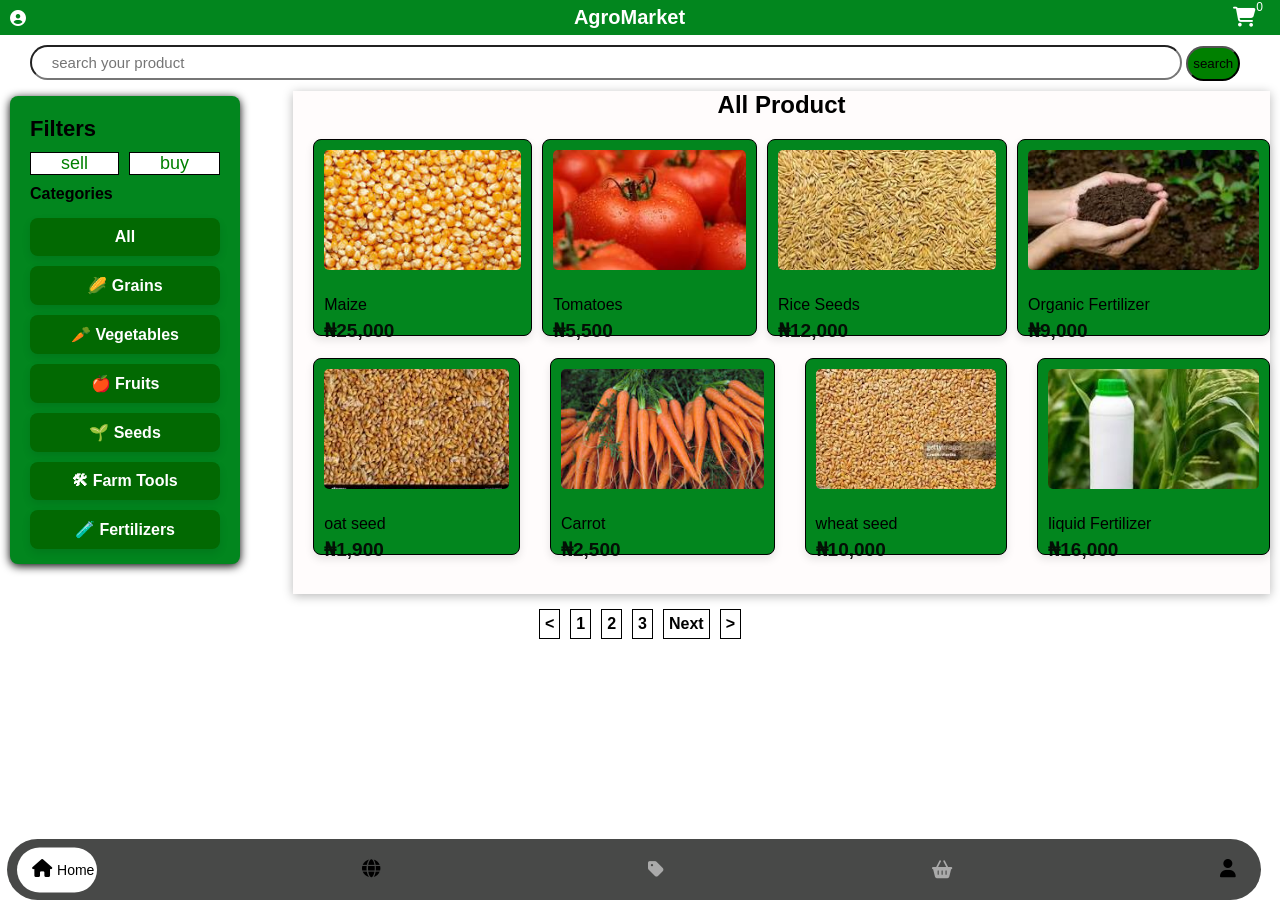
==== commit 487685fd: "commit11" ====
--- a/product.html
+++ b/product.html
@@ -142,13 +142,38 @@
         <h2>All Product</h2>
 
         <div class="product-grid">
-            <div class="product1">
+
+            <div class="product1"
+            onclick="openProduct(this)"
+             data-name="Maize"
+             data-price="₦25,000"
+             data-desc="fresh maize seed directly from the farm"
+             data-img="images/maize.jpg">
+
                 <img src="images/maize.jpg">
                 <h3>Maize</h3>
                 <p class="price">₦25,000<p>
                 <!-- <input type="number" min="1" value="1" id="qty${p.id}">
                 <button onclick="addToCart()" class="add">Add to Cart</button> -->
             </div>
+
+               <!-- SLIDE-PANEL -->
+             <div class="product-page" id="productPage">
+                
+                <div class="page-header">
+                    <button onclick="closeProduct()"> [- Back 
+                    </button>
+                </div>
+
+                <div class="page-content">
+                    <img id="pImg">
+                    <h2 id="pName"></h2>
+                    <h3 id="pPrice"></h3>
+                    <p id="pDesc"></p>
+                    <button class="cart-btn">Add to cart</button>
+                </div>
+             </div>
+
 
             <div class="product1">
                 <img src="images/tomatoes.jpg">
@@ -173,6 +198,7 @@
                 <!-- <input type="number" min="1" value="1" id="qty${p.id}">
                 <button onclick="addToCart()" class="add">Add to Cart</button> -->
             </div>
+
         </div>
 
         <div class="product-grid2">
@@ -267,13 +293,8 @@
 
 </div>
 
-
-<!-- <footer>
-    © 2026 AgroMart — Empowering Farmers & Buyers
-</footer> -->
-
-
-
-<script src="agro.js"></script>
+<script src="agro.js">
+    
+</script>
 </body>
 </html>
--- a/style.css
+++ b/style.css
@@ -934,12 +934,16 @@
 .product1{
     margin-left: 10px;
     background:#02861e;
-    padding:15px;
+    padding:10px;
+    border: 1px solid;
     border-radius:8px;
     box-shadow:0 4px 8px rgba(0,0,0,0.1);
     text-align:flex-start;
-    overflow-y: none;
-    height: 60%;
+    height: 90%;
+}
+
+.product1:hover{
+    background-color: #02861e;
 }
 
 .product1 input{
@@ -954,7 +958,7 @@
 }
 
 .product1 h3{
-    padding-top: 12px;
+    padding-top: 10px;
     margin:12px 0 5px;
     font-weight: 200;
     font-size: 16px;
@@ -984,6 +988,57 @@
 
 .product1 button:hover{
     background:#1b5e20;
+}
+
+/* product upon up to page */
+.product-page{
+    position: fixed;
+    bottom: -100%;
+    left: 0;
+    width: 100%;
+    height: 100%;
+    background: white;
+    z-index: 999;
+    transition: 0.4s ease;
+    overflow-y: auto;
+}
+
+.product-page.active{
+    bottom: 0;
+}
+
+/* HEADER */
+.page-header button{
+    background: none;
+    border: none;
+    font-size: 18px;
+}
+
+
+/*CONTENT */
+.page-content{
+    padding: 15px;
+}
+
+.page-content img{
+    width: 100%;
+    border-radius: 10px;
+}
+
+#pPrice{
+    color: green;
+}
+
+/* BUTTON */
+.cart-btn{
+    width: 100%;
+    padding: 15px;
+    background: green;
+    color: white;
+    border: none;
+    border-radius: 5px;
+    font-size: 16px;
+    margin-top: 20px;
 }
 
 /* productgrid2 */
@@ -1465,11 +1520,17 @@
     margin-left: 13px;
 }
 
+
 .product1{
     margin-left: 2px;
     width: 150px;
     margin-bottom: 10px;
 }
+
+.product1:hover{
+    background-color: rgb(105, 92, 76);
+}
+
 
 .product1 img{
     width:100%;
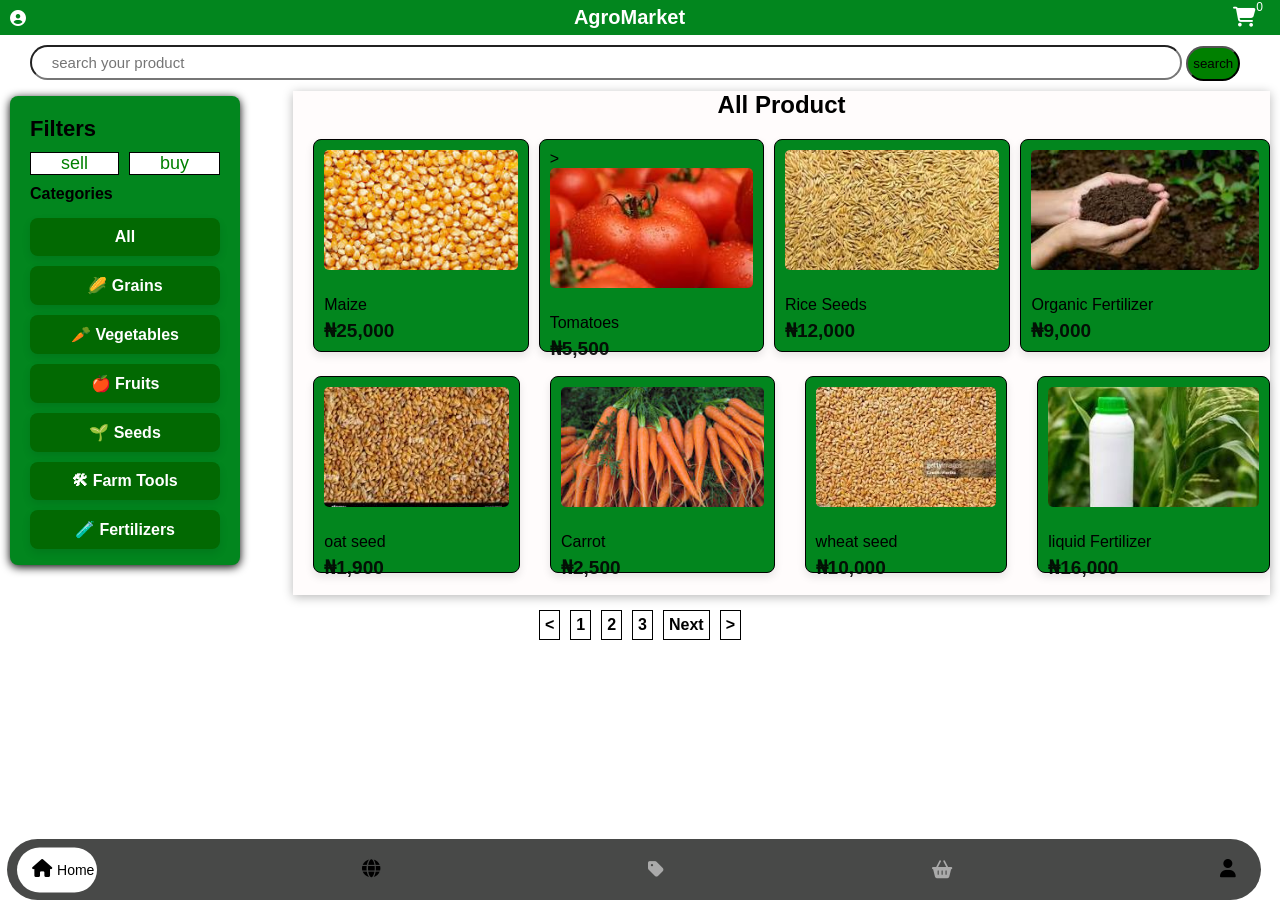
==== commit 75f8b282: "commit12" ====
--- a/product.html
+++ b/product.html
@@ -170,12 +170,19 @@
                     <h2 id="pName"></h2>
                     <h3 id="pPrice"></h3>
                     <p id="pDesc"></p>
-                    <button class="cart-btn">Add to cart</button>
+                    <input type="number" min="1" value="1" id="qty${p.id}">
+                    <button onclick="addToCart()" class="add">Add to cart</button>
                 </div>
              </div>
 
 
-            <div class="product1">
+            <div class="product1"
+            onclick="openProduct(this)"
+             data-name="Tomatoes"
+             data-price="₦5,500"
+             data-desc="fresh Tomatoes directly from the farm"
+             data-img="images/tomatoes.jpg">
+            >
                 <img src="images/tomatoes.jpg">
                 <h3>Tomatoes</h3>
               <p class="price">₦5,500</p>
@@ -183,7 +190,13 @@
                 <button onclick="addToCart()" class="add">Add to Cart</button> -->
             </div>
 
-            <div class="product1">
+            <div class="product1"
+            onclick="openProduct(this)"
+             data-name="Rice Seed"
+             data-price="₦12,000"
+             data-desc="fresh rice seed directly from the farm"
+             data-img="images/rice seed.jpg"
+            >
                 <img src="images/rice seed.jpg">
                 <h3>Rice Seeds</h3>
                 <p class="price">₦12,000</p>
@@ -191,7 +204,13 @@
                 <button onclick="addToCart()" class="add">Add to Cart</button> -->
             </div>
 
-            <div class="product1" id="extra">
+            <div class="product1" id="extra"
+            onclick="openProduct(this)"
+             data-name="Organic Fertilizer"
+             data-price="₦9,000"
+             data-desc="fresh Fertilizer directly from the farm"
+             data-img="images/rice seed.jpg"
+            >
                 <img src="images/organic fertilizer.jpg">
                 <h3>Organic Fertilizer</h3>
                 <p class="price">₦9,000</p>
@@ -202,7 +221,13 @@
         </div>
 
         <div class="product-grid2">
-            <div class="product1">
+            <div class="product1"
+            onclick="openProduct(this)"
+             data-name="oat seed"
+             data-price="₦1,900"
+             data-desc="fresh oat seed directly from the farm"
+             data-img="images/oat seed.jpg"
+            >
                 <img src="images/oat seed.jpg">
                 <h3>oat seed</h3>
                 <p class="price">₦1,900</p>
@@ -210,7 +235,13 @@
                 <button onclick="addToCart()" class="add">Add to Cart</button> -->
             </div>
 
-            <div class="product1">
+            <div class="product1"
+            onclick="openProduct(this)"
+             data-name="Organic Carrot"
+             data-price="₦2,500"
+             data-desc="fresh carrot directly from the farm"
+             data-img="images/organic carrot.jpg"
+            >
                 <img src="images/organic carrot.jpg">
                 <h3>Carrot</h3>
                 <p class="price">₦2,500</p>
@@ -218,7 +249,13 @@
                 <button onclick="addToCart()" class="add">Add to Cart</button> -->
             </div>
 
-            <div class="product1">
+            <div class="product1"
+            onclick="openProduct(this)"
+             data-name="whaet seed"
+             data-price="10,000"
+             data-desc="fresh wheat seed directly from the farm"
+             data-img="images/wheat see.jpg"
+            >
                 <img src="images/wheat see.jpg">
                 <h3>wheat seed</h3>
                 <p class="price">₦10,000</p>
@@ -226,7 +263,13 @@
                 <button onclick="addToCart()" class="add">Add to Cart</button> -->
             </div>
 
-            <div class="product1" id="extra">
+            <div class="product1" id="extra"
+            onclick="openProduct(this)"
+             data-name="liquid Fertilizer"
+             data-price="₦16,000"
+             data-desc="fresh Fertilizer directly from the farm"
+             data-img="images/liquid fertilizer.jpg"
+            >
                 <img src="images/liquid fertilizer.jpg">
                 <h3>liquid Fertilizer</h3>
                 <p class="price">₦16,000</p>
@@ -235,6 +278,23 @@
             </div>
     </div>
 
+     <!-- SLIDE-PANEL -->
+             <div class="product-page" id="productPage">
+                
+                <div class="page-header">
+                    <button onclick="closeProduct()"> [- Back 
+                    </button>
+                </div>
+
+                <div class="page-content">
+                    <img id="pImg">
+                    <h2 id="pName"></h2>
+                    <h3 id="pPrice"></h3>
+                    <p id="pDesc"></p>
+                    <input type="number" min="1" value="1" id="qty${p.id}">
+                    <button onclick="addToCart()" class="add">Add to cart</button>
+                </div>
+             </div>
 </div>
 
 </section>
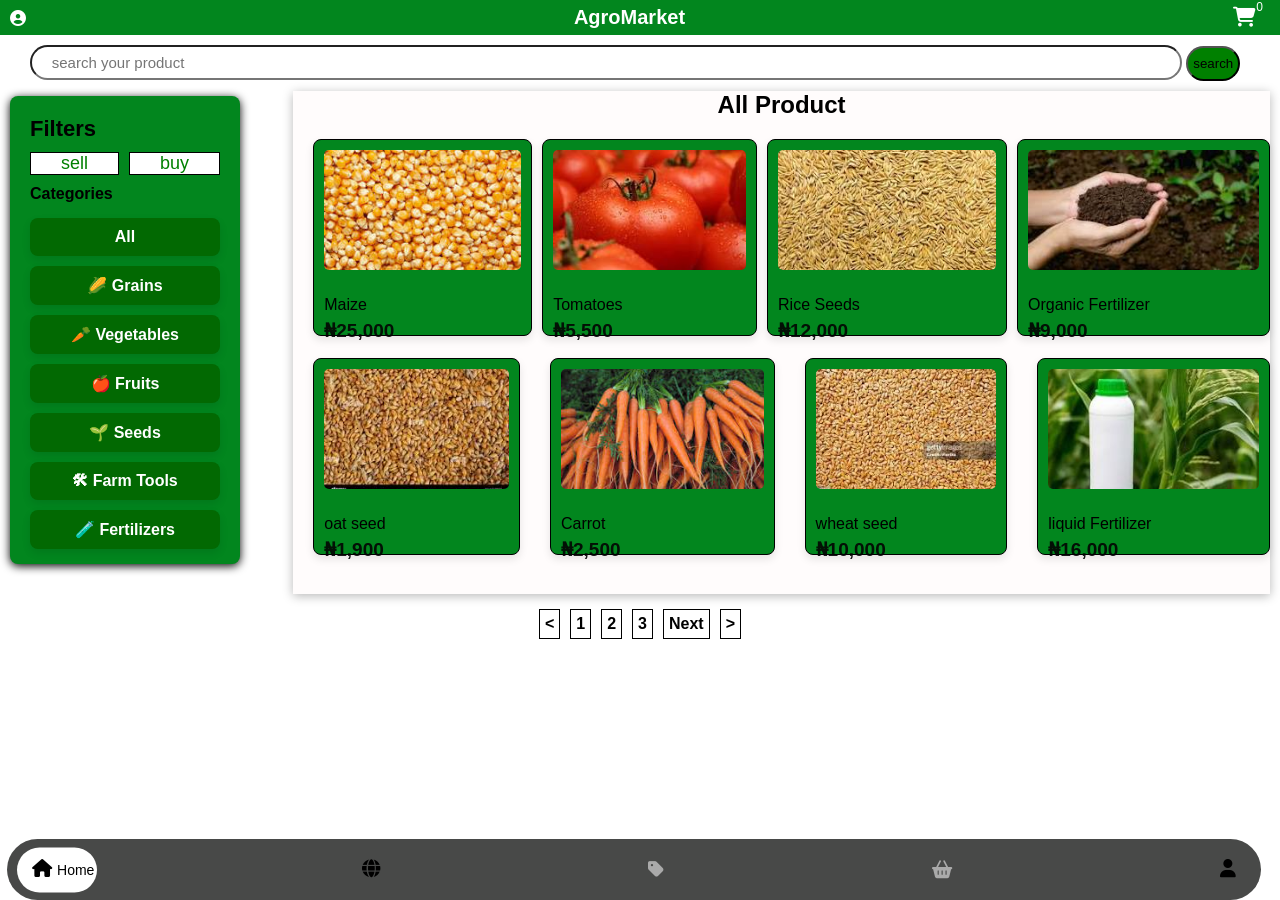
==== commit 816d8553: "commit15" ====
--- a/product.html
+++ b/product.html
@@ -79,7 +79,7 @@
     <h2 class="filter-title">Filters</h2>
         <!-- buy and sell -->
      <div class="sells">
-        <div class="sell"><a href="">sell</a></div>
+        <div class="sell"><a href="sell.html">sell</a></div>
         <div class="sell"><a href="">buy</a></div>
     </div>
 
@@ -159,19 +159,21 @@
 
                <!-- SLIDE-PANEL -->
              <div class="product-page" id="productPage">
-                
                 <div class="page-header">
-                    <button onclick="closeProduct()"> [- Back 
+                    <button class="ccc" onclick="closeProduct()"> << Back 
                     </button>
+                    <div class="hee">AgroMarket</div>
                 </div>
 
                 <div class="page-content">
+                    <!-- <p class="details">Product Details</p> -->
                     <img id="pImg">
                     <h2 id="pName"></h2>
                     <h3 id="pPrice"></h3>
                     <p id="pDesc"></p>
-                    <input type="number" min="1" value="1" id="qty${p.id}">
-                    <button onclick="addToCart()" class="add">Add to cart</button>
+                    <p id="pRat"></p>
+                    <input type="number" min="1" value="1" id="qty${p.id}"><br>
+                    <button onclick="addToCart(this)" class="add">Add to cart</button>
                 </div>
              </div>
 
@@ -181,8 +183,9 @@
              data-name="Tomatoes"
              data-price="₦5,500"
              data-desc="fresh Tomatoes directly from the farm"
-             data-img="images/tomatoes.jpg">
-            >
+             data-img="images/tomatoes.jpg"
+             data-rating="5.4">
+          
                 <img src="images/tomatoes.jpg">
                 <h3>Tomatoes</h3>
               <p class="price">₦5,500</p>
--- a/style.css
+++ b/style.css
@@ -997,22 +997,50 @@
     left: 0;
     width: 100%;
     height: 100%;
-    background: white;
+    background: rgb(59, 146, 42);
     z-index: 999;
     transition: 0.4s ease;
     overflow-y: auto;
 }
 
+
 .product-page.active{
     bottom: 0;
 }
 
 /* HEADER */
+.page-header{
+    display: grid;
+    grid-template-columns: auto auto;
+    background-color: white;
+    height: 30px;
+}
+
+.hee{
+    margin-right: 20px;
+    margin-top: 3px;
+    font-size: 20px;
+    color: black;
+    font-weight: 600;
+}
+
 .page-header button{
-    background: none;
-    border: none;
+    border: 2px solid black;
+    height: 25px;
+    padding: 2px;
     font-size: 18px;
-}
+    margin-left: 4px;
+    width: 55%;
+    border-radius: 10px;
+    background-color: rgb(59, 146, 42);
+    margin-top: 3px;
+}
+
+.page-header button:hover{
+    background: black;
+    color: white;
+}
+
 
 
 /*CONTENT */
@@ -1020,17 +1048,26 @@
     padding: 15px;
 }
 
+/* .details{
+    text-align: center;
+    font-size: 25px;
+    font-weight: 700;
+    background-color: ;
+} */
+
 .page-content img{
     width: 100%;
     border-radius: 10px;
+    object-fit: cover;
 }
 
 #pPrice{
-    color: green;
+    padding-bottom: 20px;
+    color: rgb(239, 241, 239);
 }
 
 /* BUTTON */
-.cart-btn{
+/* .cart-btn{
     width: 100%;
     padding: 15px;
     background: green;
@@ -1039,6 +1076,25 @@
     border-radius: 5px;
     font-size: 16px;
     margin-top: 20px;
+} */
+
+.page-content button{
+    margin-top: 30px;
+    background:#040805;
+    border:none;
+    padding:8px 18px;
+    cursor:pointer;
+    border-radius:4px;
+    background-color: white;
+    width:100%;
+    color: black;
+    font-size: 20px
+    
+}
+
+.page-content button:hover{
+    background:#1b5e20;
+    color: white;
 }
 
 /* productgrid2 */
